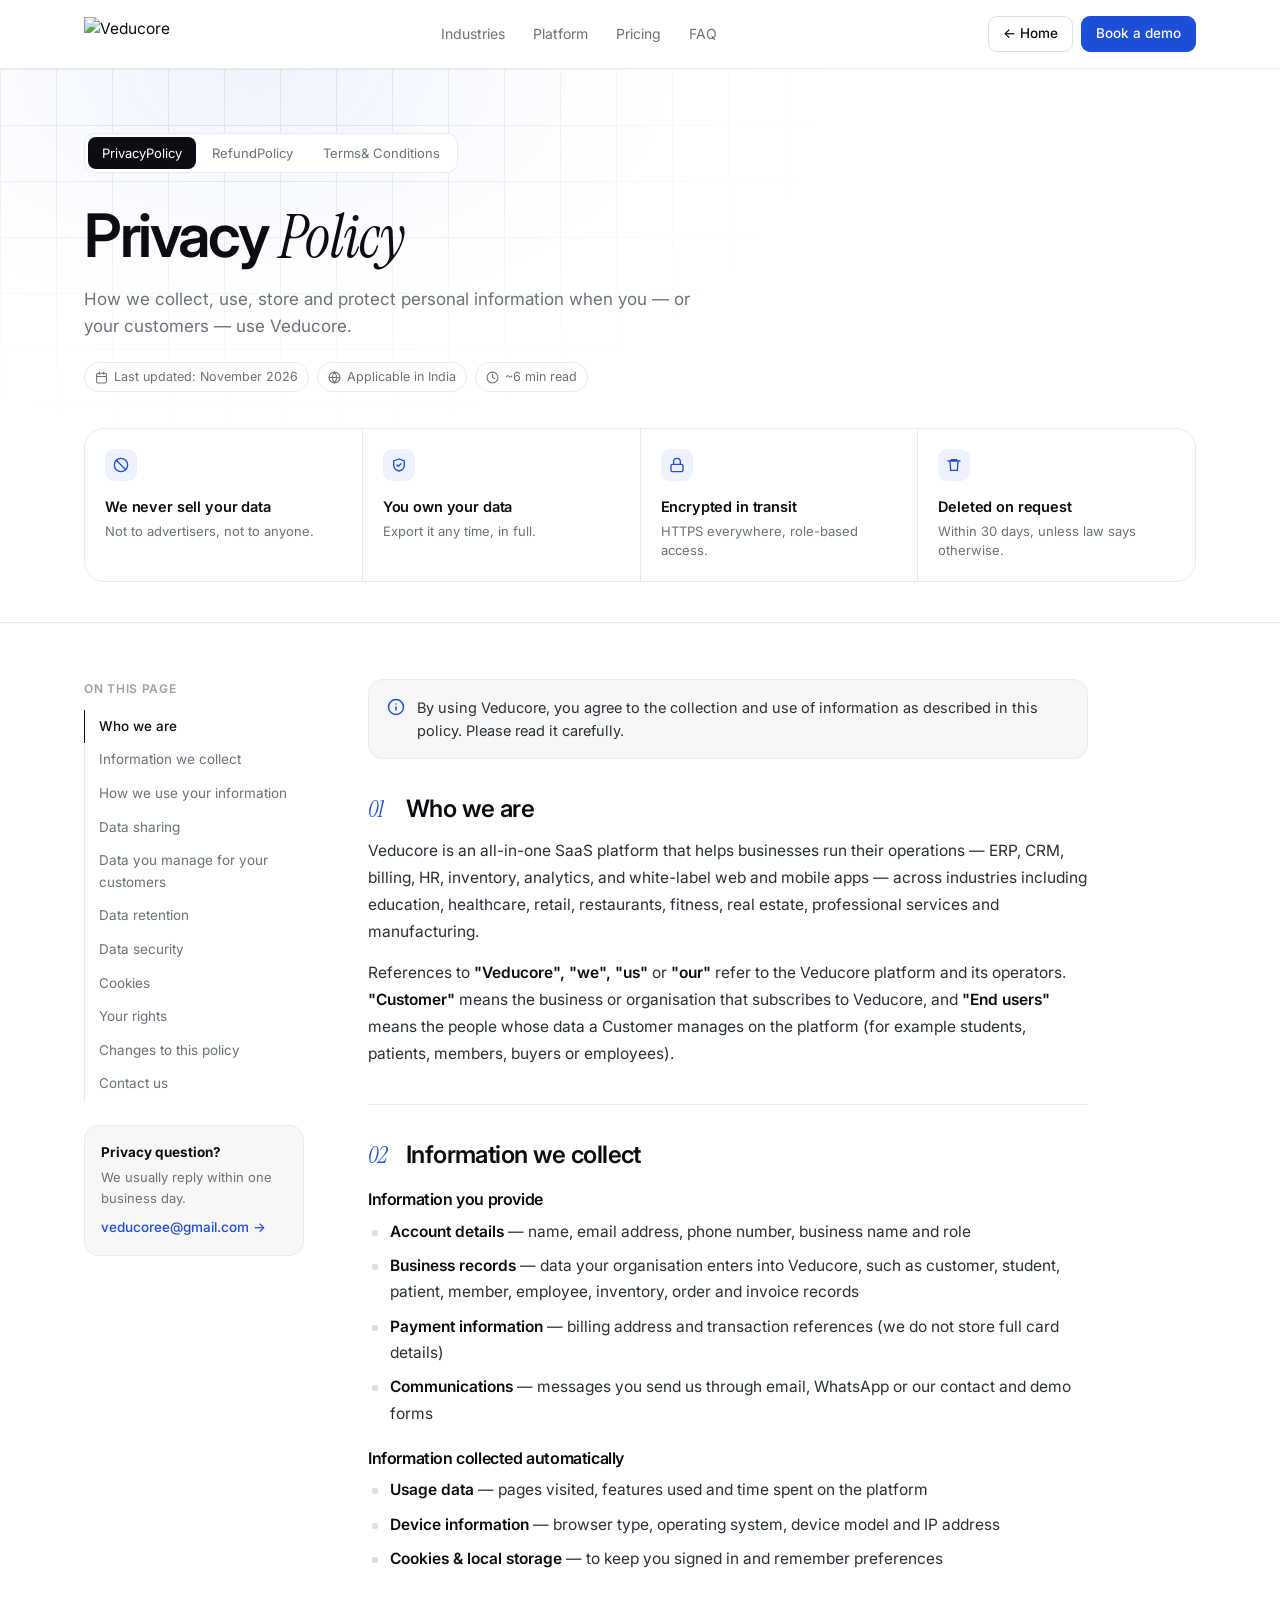
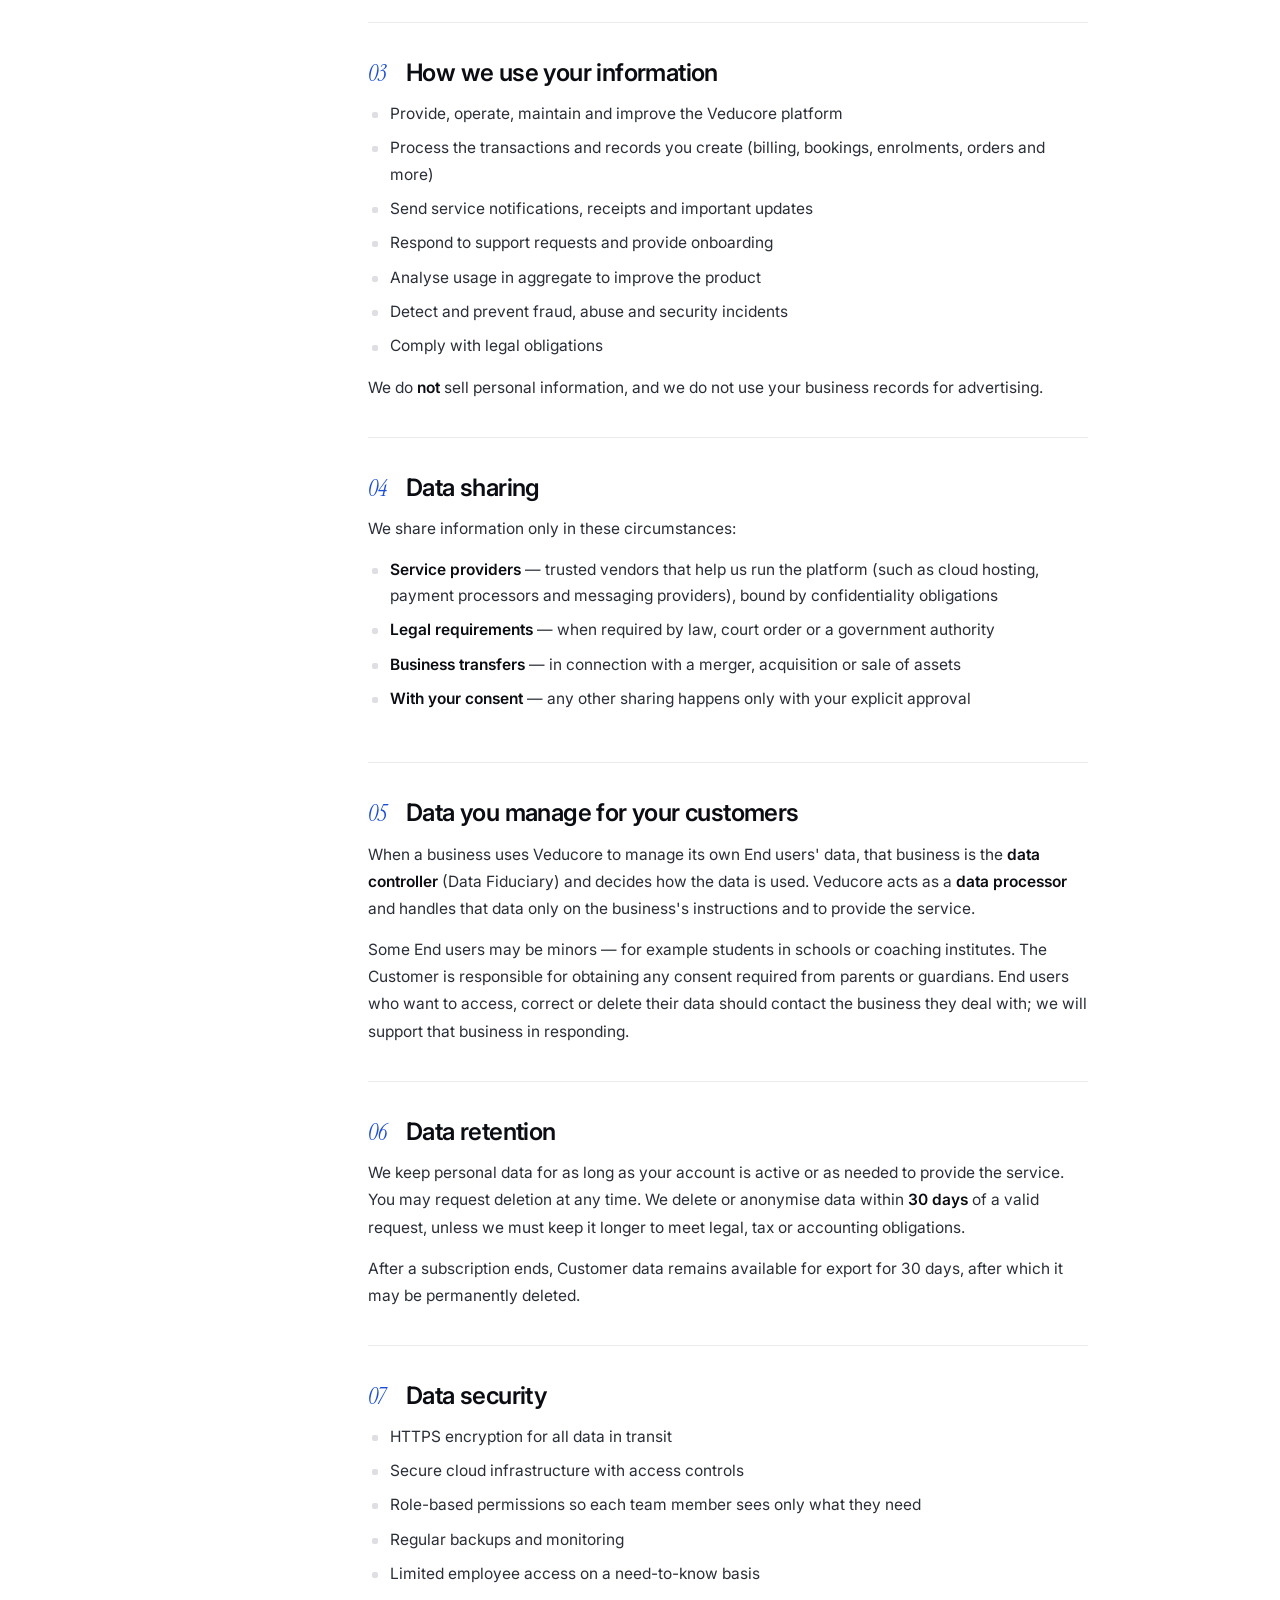
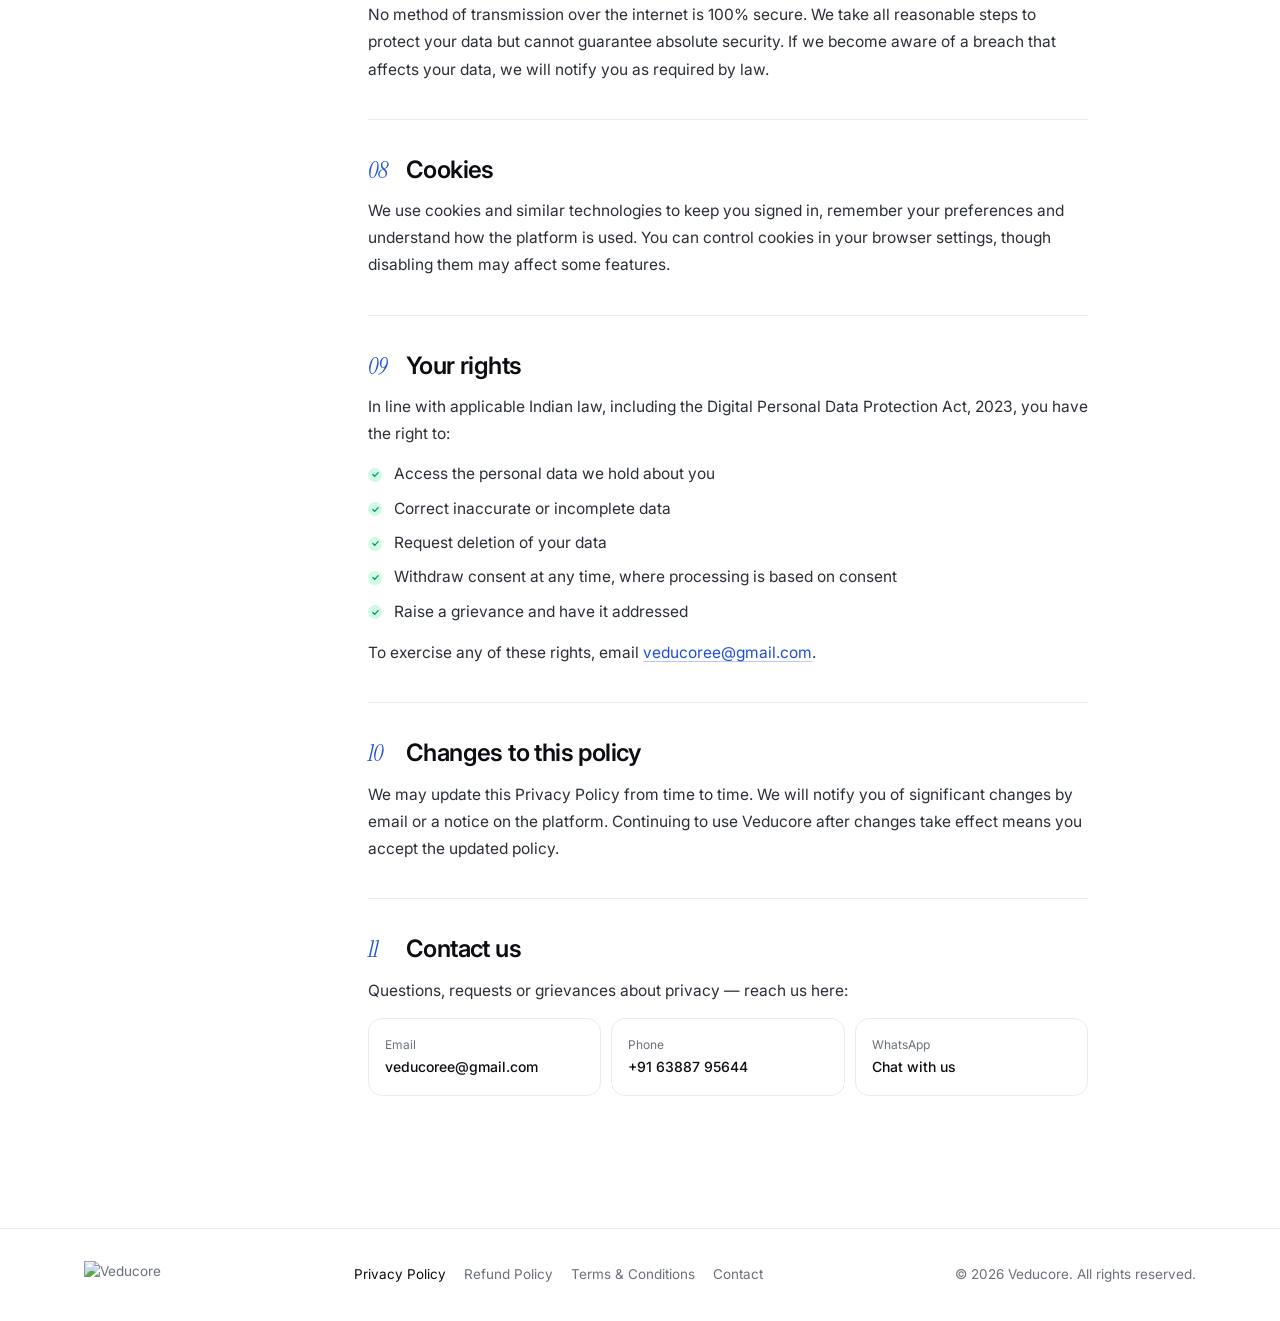
==== privacy-policy.html @ 89895927 "Redesign as multi-industry SaaS platform - Rebuild homepage: industry switcher with live dashboard p" ====
<!DOCTYPE html>
<html lang="en">
<head>
<meta charset="utf-8">
<meta name="viewport" content="width=device-width, initial-scale=1, viewport-fit=cover">
<title>Privacy Policy – Veducore</title>
<meta name="description" content="How Veducore collects, uses, stores and protects personal data for businesses and their customers across every industry.">
<meta name="robots" content="index, follow">
<link rel="canonical" href="https://www.veducore.in/privacy-policy.html">
<link rel="preconnect" href="https://fonts.googleapis.com">
<link rel="preconnect" href="https://fonts.gstatic.com" crossorigin>
<link href="https://fonts.googleapis.com/css2?family=Inter:wght@400;500;600;700&family=Instrument+Serif:ital@0;1&display=swap" rel="stylesheet">
<link rel="stylesheet" href="legal.css">
</head>
<body>
<div class="progress" aria-hidden="true"></div>

<header>
  <div class="wrap nav">
    <a href="Site.html" class="logo" aria-label="Veducore home"><img src="image.png" alt="Veducore"></a>
    <ul class="nav-links">
      <li><a href="Site.html#industries">Industries</a></li>
      <li><a href="Site.html#platform">Platform</a></li>
      <li><a href="Site.html#pricing">Pricing</a></li>
      <li><a href="Site.html#faq">FAQ</a></li>
    </ul>
    <div style="display:flex;gap:8px">
      <a href="Site.html" class="btn ghost">← Home</a>
      <a href="Site.html#contact" class="btn">Book a demo</a>
    </div>
  </div>
</header>

<main>
  <div class="hero">
    <div class="wrap">
      <nav class="tabs" aria-label="Legal documents">
        <a href="privacy-policy.html" class="on" aria-current="page">Privacy<span class="lg"> Policy</span></a>
        <a href="refund-policy.html">Refund<span class="lg"> Policy</span></a>
        <a href="terms.html">Terms<span class="lg"> &amp; Conditions</span></a>
      </nav>
      <h1>Privacy <em class="s">Policy</em></h1>
      <p class="lead">How we collect, use, store and protect personal information when you — or your customers — use Veducore.</p>
      <div class="meta">
        <span><svg viewBox="0 0 24 24" fill="none" stroke="currentColor" stroke-width="2" stroke-linecap="round"><rect x="3" y="4" width="18" height="18" rx="2"/><path d="M16 2v4M8 2v4M3 10h18"/></svg>Last updated: November 2026</span>
        <span><svg viewBox="0 0 24 24" fill="none" stroke="currentColor" stroke-width="2" stroke-linecap="round"><circle cx="12" cy="12" r="10"/><path d="M2 12h20M12 2a15 15 0 0 1 0 20M12 2a15 15 0 0 0 0 20"/></svg>Applicable in India</span>
        <span><svg viewBox="0 0 24 24" fill="none" stroke="currentColor" stroke-width="2" stroke-linecap="round"><circle cx="12" cy="12" r="10"/><path d="M12 6v6l4 2"/></svg>~6 min read</span>
      </div>

      <div class="glance">
        <div><i><svg viewBox="0 0 24 24" fill="none" stroke="currentColor" stroke-width="2" stroke-linecap="round"><circle cx="12" cy="12" r="10"/><path d="M4.9 4.9l14.2 14.2"/></svg></i><b>We never sell your data</b><span>Not to advertisers, not to anyone.</span></div>
        <div><i><svg viewBox="0 0 24 24" fill="none" stroke="currentColor" stroke-width="2" stroke-linecap="round"><path d="M12 3 4 6v6c0 5 3.5 8 8 9 4.5-1 8-4 8-9V6z"/><path d="m9 12 2 2 4-4"/></svg></i><b>You own your data</b><span>Export it any time, in full.</span></div>
        <div><i><svg viewBox="0 0 24 24" fill="none" stroke="currentColor" stroke-width="2" stroke-linecap="round"><rect x="3" y="11" width="18" height="11" rx="2"/><path d="M7 11V7a5 5 0 0 1 10 0v4"/></svg></i><b>Encrypted in transit</b><span>HTTPS everywhere, role-based access.</span></div>
        <div><i><svg viewBox="0 0 24 24" fill="none" stroke="currentColor" stroke-width="2" stroke-linecap="round"><path d="M3 6h18M8 6V4h8v2M6 6l1 14h10l1-14"/></svg></i><b>Deleted on request</b><span>Within 30 days, unless law says otherwise.</span></div>
      </div>
    </div>
  </div>

  <div class="wrap layout">
    <details class="toc" open>
      <summary>On this page</summary>
      <ol id="tocList"></ol>
      <div class="help"><b>Privacy question?</b>We usually reply within one business day.<a href="mailto:veducoree@gmail.com">veducoree@gmail.com →</a></div>
    </details>

    <article class="doc">
      <div class="note">
        <svg viewBox="0 0 24 24" fill="none" stroke="currentColor" stroke-width="2" stroke-linecap="round"><circle cx="12" cy="12" r="10"/><path d="M12 16v-4M12 8h.01"/></svg>
        <div>By using Veducore, you agree to the collection and use of information as described in this policy. Please read it carefully.</div>
      </div>

      <section id="who-we-are">
        <h2>Who we are</h2>
        <p>Veducore is an all-in-one SaaS platform that helps businesses run their operations — ERP, CRM, billing, HR, inventory, analytics, and white-label web and mobile apps — across industries including education, healthcare, retail, restaurants, fitness, real estate, professional services and manufacturing.</p>
        <p>References to <strong>"Veducore", "we", "us"</strong> or <strong>"our"</strong> refer to the Veducore platform and its operators. <strong>"Customer"</strong> means the business or organisation that subscribes to Veducore, and <strong>"End users"</strong> means the people whose data a Customer manages on the platform (for example students, patients, members, buyers or employees).</p>
      </section>

      <section id="information-we-collect">
        <h2>Information we collect</h2>
        <h3>Information you provide</h3>
        <ul>
          <li><strong>Account details</strong> — name, email address, phone number, business name and role</li>
          <li><strong>Business records</strong> — data your organisation enters into Veducore, such as customer, student, patient, member, employee, inventory, order and invoice records</li>
          <li><strong>Payment information</strong> — billing address and transaction references (we do not store full card details)</li>
          <li><strong>Communications</strong> — messages you send us through email, WhatsApp or our contact and demo forms</li>
        </ul>
        <h3>Information collected automatically</h3>
        <ul>
          <li><strong>Usage data</strong> — pages visited, features used and time spent on the platform</li>
          <li><strong>Device information</strong> — browser type, operating system, device model and IP address</li>
          <li><strong>Cookies &amp; local storage</strong> — to keep you signed in and remember preferences</li>
        </ul>
      </section>

      <section id="how-we-use-it">
        <h2>How we use your information</h2>
        <ul>
          <li>Provide, operate, maintain and improve the Veducore platform</li>
          <li>Process the transactions and records you create (billing, bookings, enrolments, orders and more)</li>
          <li>Send service notifications, receipts and important updates</li>
          <li>Respond to support requests and provide onboarding</li>
          <li>Analyse usage in aggregate to improve the product</li>
          <li>Detect and prevent fraud, abuse and security incidents</li>
          <li>Comply with legal obligations</li>
        </ul>
        <p>We do <strong>not</strong> sell personal information, and we do not use your business records for advertising.</p>
      </section>

      <section id="data-sharing">
        <h2>Data sharing</h2>
        <p>We share information only in these circumstances:</p>
        <ul>
          <li><strong>Service providers</strong> — trusted vendors that help us run the platform (such as cloud hosting, payment processors and messaging providers), bound by confidentiality obligations</li>
          <li><strong>Legal requirements</strong> — when required by law, court order or a government authority</li>
          <li><strong>Business transfers</strong> — in connection with a merger, acquisition or sale of assets</li>
          <li><strong>With your consent</strong> — any other sharing happens only with your explicit approval</li>
        </ul>
      </section>

      <section id="customer-data">
        <h2>Data you manage for your customers</h2>
        <p>When a business uses Veducore to manage its own End users' data, that business is the <strong>data controller</strong> (Data Fiduciary) and decides how the data is used. Veducore acts as a <strong>data processor</strong> and handles that data only on the business's instructions and to provide the service.</p>
        <p>Some End users may be minors — for example students in schools or coaching institutes. The Customer is responsible for obtaining any consent required from parents or guardians. End users who want to access, correct or delete their data should contact the business they deal with; we will support that business in responding.</p>
      </section>

      <section id="retention">
        <h2>Data retention</h2>
        <p>We keep personal data for as long as your account is active or as needed to provide the service. You may request deletion at any time. We delete or anonymise data within <strong>30 days</strong> of a valid request, unless we must keep it longer to meet legal, tax or accounting obligations.</p>
        <p>After a subscription ends, Customer data remains available for export for 30 days, after which it may be permanently deleted.</p>
      </section>

      <section id="security">
        <h2>Data security</h2>
        <ul>
          <li>HTTPS encryption for all data in transit</li>
          <li>Secure cloud infrastructure with access controls</li>
          <li>Role-based permissions so each team member sees only what they need</li>
          <li>Regular backups and monitoring</li>
          <li>Limited employee access on a need-to-know basis</li>
        </ul>
        <p>No method of transmission over the internet is 100% secure. We take all reasonable steps to protect your data but cannot guarantee absolute security. If we become aware of a breach that affects your data, we will notify you as required by law.</p>
      </section>

      <section id="cookies">
        <h2>Cookies</h2>
        <p>We use cookies and similar technologies to keep you signed in, remember your preferences and understand how the platform is used. You can control cookies in your browser settings, though disabling them may affect some features.</p>
      </section>

      <section id="your-rights">
        <h2>Your rights</h2>
        <p>In line with applicable Indian law, including the Digital Personal Data Protection Act, 2023, you have the right to:</p>
        <ul class="yes">
          <li>Access the personal data we hold about you</li>
          <li>Correct inaccurate or incomplete data</li>
          <li>Request deletion of your data</li>
          <li>Withdraw consent at any time, where processing is based on consent</li>
          <li>Raise a grievance and have it addressed</li>
        </ul>
        <p>To exercise any of these rights, email <a href="mailto:veducoree@gmail.com">veducoree@gmail.com</a>.</p>
      </section>

      <section id="changes">
        <h2>Changes to this policy</h2>
        <p>We may update this Privacy Policy from time to time. We will notify you of significant changes by email or a notice on the platform. Continuing to use Veducore after changes take effect means you accept the updated policy.</p>
      </section>

      <section id="contact">
        <h2>Contact us</h2>
        <p>Questions, requests or grievances about privacy — reach us here:</p>
        <div class="contact">
          <a href="mailto:veducoree@gmail.com"><small>Email</small><b>veducoree@gmail.com</b></a>
          <a href="tel:+916388795644"><small>Phone</small><b>+91 63887 95644</b></a>
          <a href="https://wa.me/916388795644"><small>WhatsApp</small><b>Chat with us</b></a>
        </div>
      </section>
    </article>
  </div>
</main>

<footer>
  <div class="wrap fin">
    <a href="Site.html" class="logo"><img src="image.png" alt="Veducore" style="height:28px"></a>
    <nav aria-label="Legal">
      <a href="privacy-policy.html" class="on">Privacy Policy</a>
      <a href="refund-policy.html">Refund Policy</a>
      <a href="terms.html">Terms &amp; Conditions</a>
      <a href="Site.html#contact">Contact</a>
    </nav>
    <span>© 2026 Veducore. All rights reserved.</span>
  </div>
</footer>

<button class="top" aria-label="Back to top"><svg width="16" height="16" viewBox="0 0 24 24" fill="none" stroke="currentColor" stroke-width="2" stroke-linecap="round"><path d="M12 19V5M5 12l7-7 7 7"/></svg></button>
<script src="legal.js"></script>
</body>
</html>
---- legal.css ----
/* Shared styles for Veducore legal pages (privacy, refund, terms) */
:root{
  --f:'Inter',system-ui,-apple-system,sans-serif;
  --serif:'Instrument Serif',Georgia,serif;
  --bg:#ffffff;--bg2:#f7f7f8;--bg3:#f1f1f3;
  --ink:#0b0d12;--ink2:#2a2e37;--mute:#6b707a;--faint:#9ba0a8;
  --line:#ebebee;--line2:#dedee3;
  --brand:#1d4ed8;--soft:#eef2ff;--ok:#059669;--warn:#b45309;
  --r:14px;--r-lg:20px;
  color-scheme:light;
}
*,*::before,*::after{box-sizing:border-box;margin:0;padding:0}
html{scroll-behavior:smooth;scroll-padding-top:96px;-webkit-text-size-adjust:100%}
body{background:var(--bg);color:var(--ink);font:15.5px/1.6 var(--f);overflow-x:hidden;-webkit-font-smoothing:antialiased}
img{max-width:100%;display:block}
a{color:inherit;text-decoration:none}
button{font:inherit;color:inherit;cursor:pointer;background:none;border:0}
h1,h2,h3{font-weight:600;letter-spacing:-.025em;line-height:1.15}
em.s{font-family:var(--serif);font-style:italic;font-weight:400;letter-spacing:-.01em}
.wrap{max-width:1160px;margin:0 auto;padding:0 24px}

/* progress */
.progress{position:fixed;top:0;left:0;height:2px;width:0;background:var(--brand);z-index:200;transition:width .1s linear}

/* header */
header{position:sticky;top:0;z-index:100;background:rgba(255,255,255,.85);backdrop-filter:saturate(180%) blur(14px);-webkit-backdrop-filter:saturate(180%) blur(14px);border-bottom:1px solid var(--line)}
.nav{display:flex;align-items:center;justify-content:space-between;height:68px;gap:20px}
.logo img{height:34px;width:auto}
.nav-links{display:flex;gap:4px;list-style:none}
.nav-links a{display:block;padding:7px 12px;border-radius:8px;font-size:14px;color:var(--mute);transition:color .2s,background .2s}
.nav-links a:hover{color:var(--ink);background:var(--bg2)}
.btn{display:inline-flex;align-items:center;justify-content:center;gap:8px;height:36px;padding:0 14px;border-radius:9px;font-weight:500;font-size:13.5px;background:var(--brand);color:#fff;border:1px solid var(--brand);transition:transform .2s,box-shadow .2s;white-space:nowrap}
.btn:hover{transform:translateY(-1px);box-shadow:0 10px 24px -10px rgba(29,78,216,.6)}
.btn.ghost{background:var(--bg);color:var(--ink);border-color:var(--line2)}
.btn.ghost:hover{border-color:var(--ink);box-shadow:none}
@media(max-width:760px){.nav-links{display:none}}
@media(max-width:400px){.nav .btn.ghost{display:none}}

/* hero */
.hero{padding:64px 0 40px;position:relative;border-bottom:1px solid var(--line)}
.hero::before{content:"";position:absolute;inset:0;z-index:-1;
  background:radial-gradient(50% 70% at 20% 0%,rgba(37,99,235,.07),transparent 70%),
  linear-gradient(var(--line) 1px,transparent 1px) 0 0/56px 56px,
  linear-gradient(90deg,var(--line) 1px,transparent 1px) 0 0/56px 56px;
  -webkit-mask-image:radial-gradient(60% 90% at 20% 0%,#000 20%,transparent 75%);mask-image:radial-gradient(60% 90% at 20% 0%,#000 20%,transparent 75%)}
.tabs{display:inline-flex;gap:2px;padding:3px;border:1px solid var(--line);border-radius:11px;background:var(--bg);margin-bottom:28px;max-width:100%;overflow-x:auto}
.tabs a{height:32px;padding:0 14px;display:inline-flex;align-items:center;border-radius:8px;font-size:13px;color:var(--mute);white-space:nowrap;transition:color .2s,background .2s}
.tabs a:hover{color:var(--ink)}
.tabs a.on{background:var(--ink);color:#fff}
.hero h1{font-size:clamp(36px,5.6vw,60px);letter-spacing:-.04em}
.hero p.lead{color:var(--mute);font-size:17px;max-width:620px;margin-top:14px}
.meta{display:flex;gap:8px;flex-wrap:wrap;margin-top:22px}
.meta span{display:inline-flex;align-items:center;gap:6px;font-size:12.5px;color:var(--mute);padding:4px 10px;border:1px solid var(--line);border-radius:99px;background:var(--bg)}
.meta svg{width:13px;height:13px}

/* at a glance */
.glance{display:grid;grid-template-columns:repeat(4,1fr);gap:1px;background:var(--line);border:1px solid var(--line);border-radius:var(--r-lg);overflow:hidden;margin-top:36px}
.glance div{background:var(--bg);padding:20px}
.glance i{width:32px;height:32px;border-radius:9px;background:var(--soft);color:var(--brand);display:grid;place-items:center;font-style:normal;margin-bottom:14px}
.glance i svg{width:16px;height:16px}
.glance b{display:block;font-size:14.5px;font-weight:600;letter-spacing:-.01em}
.glance span{display:block;font-size:13px;color:var(--mute);margin-top:3px;line-height:1.5}
@media(max-width:860px){.glance{grid-template-columns:1fr 1fr}}
@media(max-width:440px){.glance div{padding:14px}.glance i{width:28px;height:28px;margin-bottom:10px}.glance b{font-size:13.5px}.glance span{font-size:12px}}

/* layout */
.layout{display:grid;grid-template-columns:220px minmax(0,1fr);gap:64px;padding:56px 0 96px}
.toc{position:sticky;top:96px;align-self:start;max-height:calc(100vh - 120px);overflow:auto}
.toc summary{list-style:none;font-size:12px;font-weight:600;letter-spacing:.06em;text-transform:uppercase;color:var(--faint);margin-bottom:12px;cursor:default}
.toc summary::-webkit-details-marker{display:none}
.toc ol{list-style:none;border-left:1px solid var(--line)}
.toc a{display:block;padding:6px 0 6px 14px;margin-left:-1px;border-left:1px solid transparent;font-size:13.5px;color:var(--mute);transition:color .2s,border-color .2s}
.toc a:hover{color:var(--ink)}
.toc a.on{color:var(--ink);border-left-color:var(--ink);font-weight:500}
.toc .help{margin-top:24px;padding:16px;border:1px solid var(--line);border-radius:var(--r);background:var(--bg2);font-size:13px;color:var(--mute)}
.toc .help b{display:block;color:var(--ink);font-size:13.5px;margin-bottom:4px}
.toc .help a{padding:0;border:0;margin:8px 0 0;color:var(--brand);font-weight:500}
@media(max-width:960px){
  .layout{grid-template-columns:1fr;gap:28px;padding-top:28px}
  .toc{position:static;max-height:none;border:1px solid var(--line);border-radius:var(--r);padding:14px 16px}
  .toc summary{margin:0;cursor:pointer;display:flex;justify-content:space-between;align-items:center;color:var(--ink);text-transform:none;letter-spacing:0;font-size:14px;font-weight:500}
  .toc summary::after{content:"";width:8px;height:8px;border-right:1.5px solid var(--mute);border-bottom:1.5px solid var(--mute);transform:rotate(45deg);transition:transform .2s;margin-right:4px}
  .toc[open] summary::after{transform:rotate(-135deg)}
  .toc[open] ol{margin-top:12px}
  .toc .help{display:none}
}

/* content */
.doc{max-width:720px}
.doc section{padding-bottom:36px;margin-bottom:36px;border-bottom:1px solid var(--line)}
.doc section:last-child{border:0;margin:0}
.doc h2{font-size:clamp(20px,2.6vw,24px);margin-bottom:14px;display:flex;align-items:baseline;gap:12px;position:relative}
.doc h2 .n{font-family:var(--serif);font-style:italic;font-weight:400;color:var(--brand);font-size:.95em;min-width:26px}
.doc h2 .anchor{opacity:0;color:var(--faint);font-size:15px;transition:opacity .2s;padding:0 4px}
.doc h2:hover .anchor{opacity:1}
.doc h2 .anchor:hover{color:var(--brand)}
.doc h3{font-size:16px;margin:22px 0 10px}
.doc p{color:var(--ink2);margin-bottom:14px;line-height:1.75}
.doc p:last-child{margin-bottom:0}
.doc ul{list-style:none;margin:0 0 14px;display:grid;gap:8px}
.doc ul li{position:relative;padding-left:22px;color:var(--ink2);line-height:1.7}
.doc ul li::before{content:"";position:absolute;left:4px;top:.72em;width:6px;height:6px;border-radius:2px;background:var(--line2)}
.doc ul.yes li::before,.doc ul.no li::before{width:14px;height:14px;left:0;top:.42em;border-radius:50%;background-position:center;background-size:9px;background-repeat:no-repeat}
.doc ul.yes li::before{background-color:#d1fae5;background-image:url("data:image/svg+xml,%3Csvg xmlns='http://www.w3.org/2000/svg' viewBox='0 0 24 24' fill='none' stroke='%23059669' stroke-width='3.5' stroke-linecap='round'%3E%3Cpath d='m5 12 5 5 9-10'/%3E%3C/svg%3E")}
.doc ul.no li::before{background-color:#fee2e2;background-image:url("data:image/svg+xml,%3Csvg xmlns='http://www.w3.org/2000/svg' viewBox='0 0 24 24' fill='none' stroke='%23dc2626' stroke-width='3.5' stroke-linecap='round'%3E%3Cpath d='M6 6l12 12M18 6 6 18'/%3E%3C/svg%3E")}
.doc ul.yes li,.doc ul.no li{padding-left:26px}
.doc a{color:var(--brand);text-decoration:underline;text-decoration-color:rgba(29,78,216,.3);text-underline-offset:3px;transition:text-decoration-color .2s}
.doc a:hover{text-decoration-color:var(--brand)}
.doc strong{color:var(--ink);font-weight:600}
.note{display:flex;gap:12px;padding:16px 18px;border:1px solid var(--line);border-radius:var(--r);background:var(--bg2);margin:0 0 36px;font-size:14.5px;color:var(--ink2)}
.note svg{width:18px;height:18px;flex-shrink:0;margin-top:2px;color:var(--brand)}
.note.warn{background:#fffbeb;border-color:#fde68a;margin:18px 0 0}
.note.warn svg{color:var(--warn)}
.cols{display:grid;grid-template-columns:1fr 1fr;gap:12px;margin:6px 0 4px}
.col{border:1px solid var(--line);border-radius:var(--r);padding:18px}
.col h3{margin:0 0 12px;font-size:14px;display:flex;align-items:center;gap:8px}
.col h3 i{font-style:normal;font-size:11px;font-weight:600;padding:2px 8px;border-radius:99px}
.col.ok h3 i{background:#d1fae5;color:var(--ok)}
.col.bad h3 i{background:#fee2e2;color:#dc2626}
.col ul{margin:0}
.col li{font-size:14px}
@media(max-width:640px){.cols{grid-template-columns:1fr}}

/* timeline */
.tl{list-style:none;counter-reset:t;margin:8px 0 0;display:grid;gap:0}
.tl li{position:relative;padding:0 0 22px 48px;counter-increment:t}
.tl li::before{content:counter(t);position:absolute;left:0;top:0;width:30px;height:30px;border-radius:50%;border:1px solid var(--line2);background:var(--bg);display:grid;place-items:center;font-size:12.5px;font-weight:600;z-index:1;transition:background .3s,color .3s,border-color .3s}
.tl li::after{content:"";position:absolute;left:15px;top:30px;bottom:0;width:1px;background:var(--line)}
.tl li:last-child{padding-bottom:0}
.tl li:last-child::after{display:none}
.tl li.in::before{background:var(--ink);color:#fff;border-color:var(--ink)}
.tl b{display:inline-block;font-size:15px;padding-top:4px}
.tl span{display:block;color:var(--mute);font-size:14px;margin-top:2px}
.tl em{font-style:normal;font-size:11.5px;color:var(--brand);background:var(--soft);padding:1px 8px;border-radius:99px;margin-left:6px;font-weight:500}

/* contact card */
.contact{display:grid;grid-template-columns:repeat(3,1fr);gap:10px;margin-top:6px}
.contact a,.contact div{display:flex;flex-direction:column;gap:2px;padding:16px;border:1px solid var(--line);border-radius:var(--r);text-decoration:none!important;color:var(--ink)!important;transition:border-color .2s,transform .2s}
.contact a:hover{border-color:var(--ink);transform:translateY(-2px)}
.contact small{font-size:12px;color:var(--mute)}
.contact b{font-size:14px;font-weight:500;word-break:break-word}
@media(max-width:640px){.contact{grid-template-columns:1fr}}

/* footer */
footer{border-top:1px solid var(--line);padding:32px 0;font-size:13.5px;color:var(--mute)}
.fin{display:flex;align-items:center;justify-content:space-between;gap:16px;flex-wrap:wrap}
.fin nav{display:flex;gap:18px;flex-wrap:wrap}
.fin nav a:hover,.fin nav a.on{color:var(--ink)}
@media(max-width:640px){.fin{flex-direction:column;text-align:center}.fin nav{justify-content:center}}

/* toast + top */
.toast{position:fixed;left:50%;bottom:24px;transform:translate(-50%,20px);background:var(--ink);color:#fff;font-size:13px;padding:9px 16px;border-radius:10px;opacity:0;pointer-events:none;transition:all .3s;z-index:300}
.toast.show{opacity:1;transform:translate(-50%,0)}
.top{position:fixed;right:20px;bottom:20px;width:42px;height:42px;border-radius:12px;border:1px solid var(--line2);background:var(--bg);display:grid;place-items:center;box-shadow:0 8px 24px -12px rgba(0,0,0,.25);opacity:0;transform:translateY(10px);pointer-events:none;transition:all .3s;z-index:90}
.top.show{opacity:1;transform:none;pointer-events:auto}
.top:hover{border-color:var(--ink)}

@supports(padding:max(0px)){.wrap{padding-left:max(24px,env(safe-area-inset-left));padding-right:max(24px,env(safe-area-inset-right))}}
@media(max-width:640px){.wrap{padding-left:max(16px,env(safe-area-inset-left));padding-right:max(16px,env(safe-area-inset-right))}.hero{padding:40px 0 28px}.tabs{display:flex;width:100%}.tabs a{flex:1 0 auto;justify-content:center}.doc h2 .anchor{opacity:1}.top{right:14px;bottom:max(14px,env(safe-area-inset-bottom))}}
@media(max-width:480px){.tabs .lg{display:none}}
@media(max-width:360px){.hero h1{font-size:32px}.nav{gap:10px}.logo img{height:28px}.btn{padding:0 10px}.glance{grid-template-columns:1fr}}
@media(min-width:1800px){.wrap{max-width:1280px}}
@media(hover:none){.btn:hover,.contact a:hover{transform:none}}
@media print{header,.toc,.top,.tabs,.progress,footer,.toast{display:none!important}.layout{display:block;padding:0}.hero::before{display:none}}
@media(prefers-reduced-motion:reduce){*{transition:none!important;scroll-behavior:auto!important}}
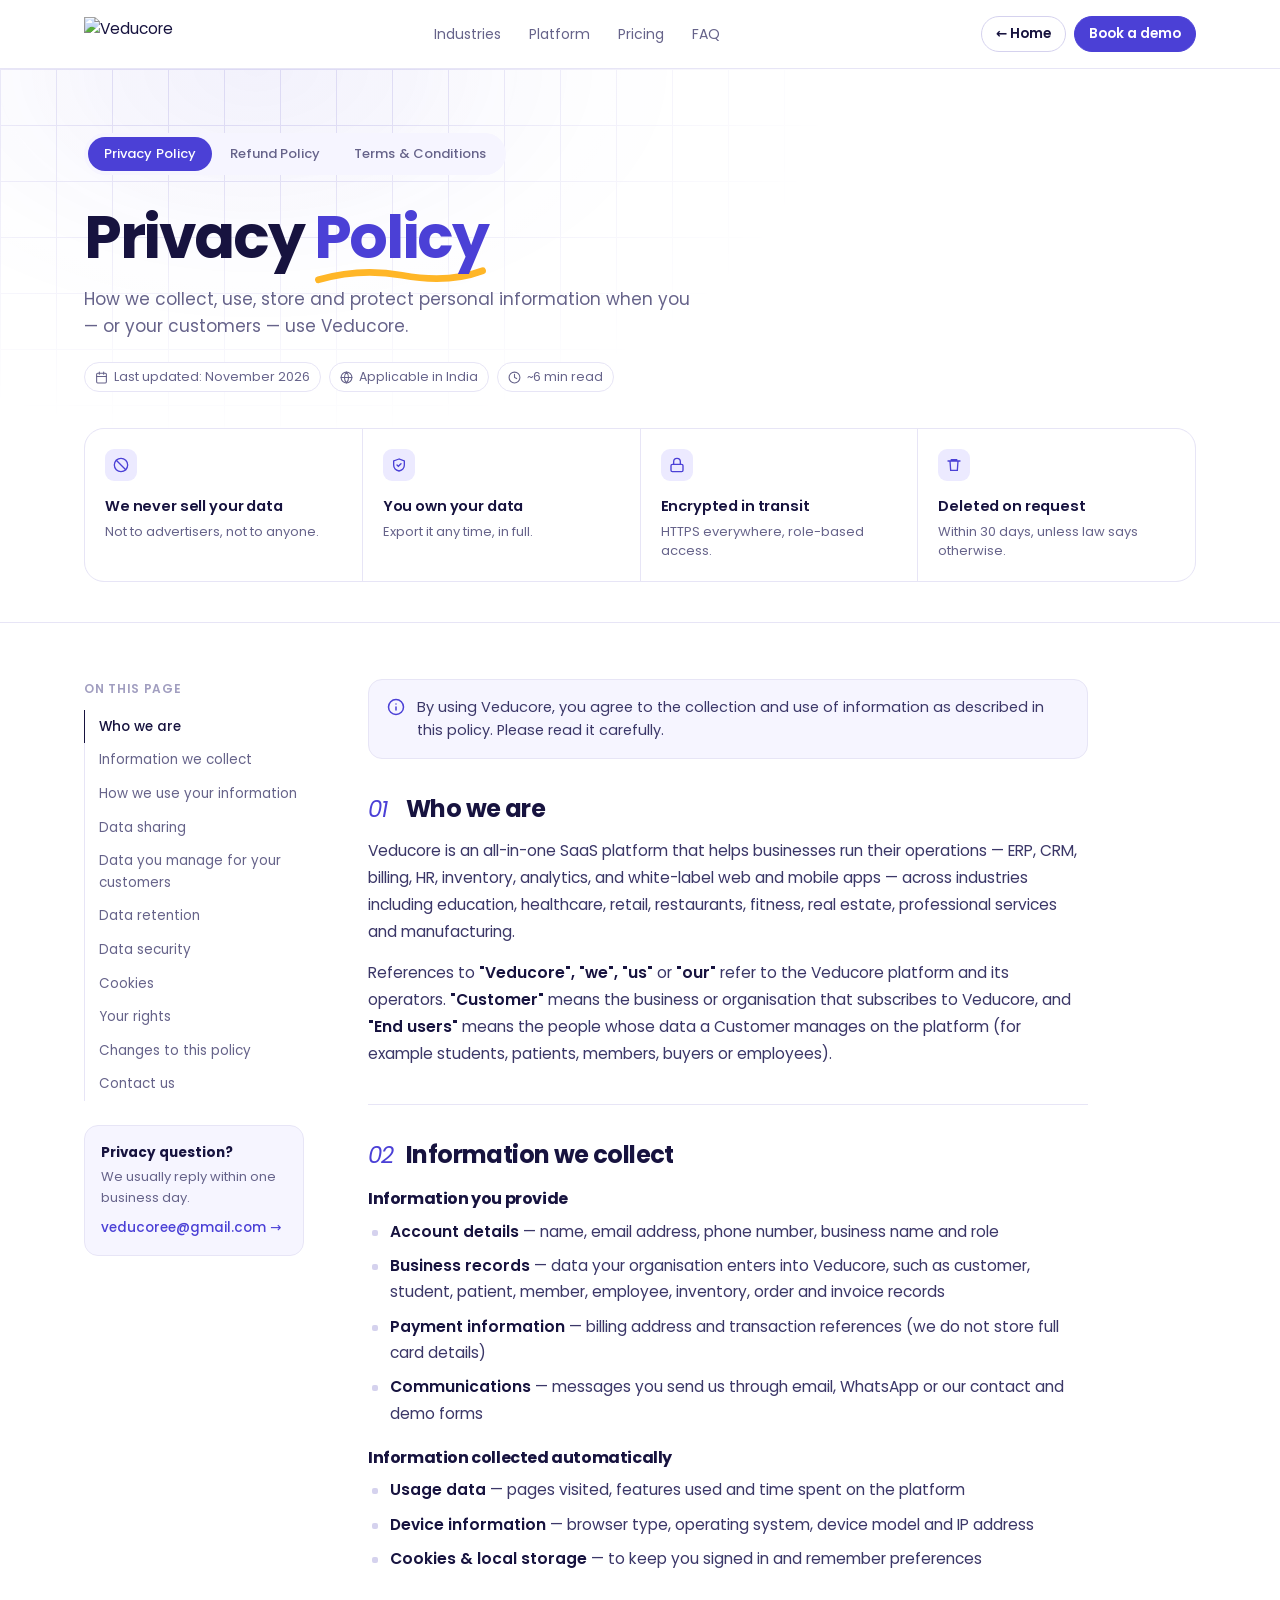
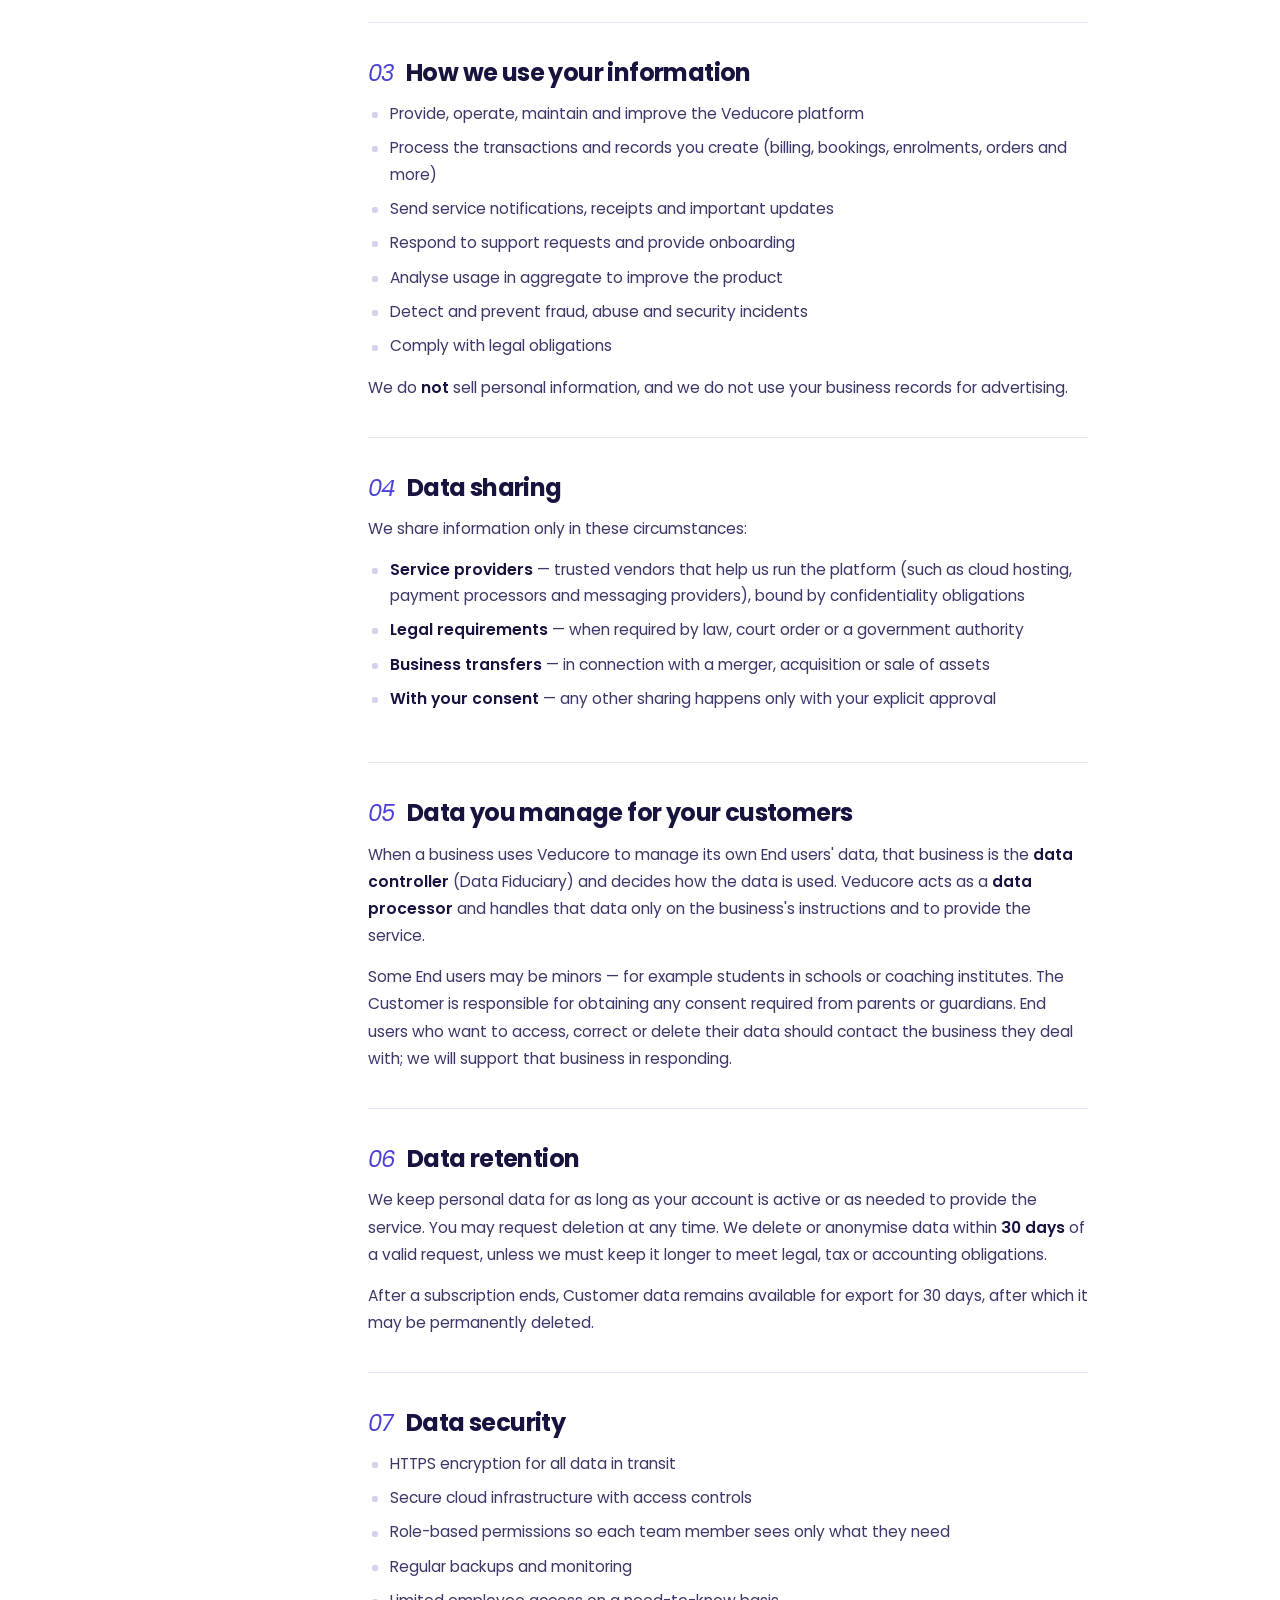
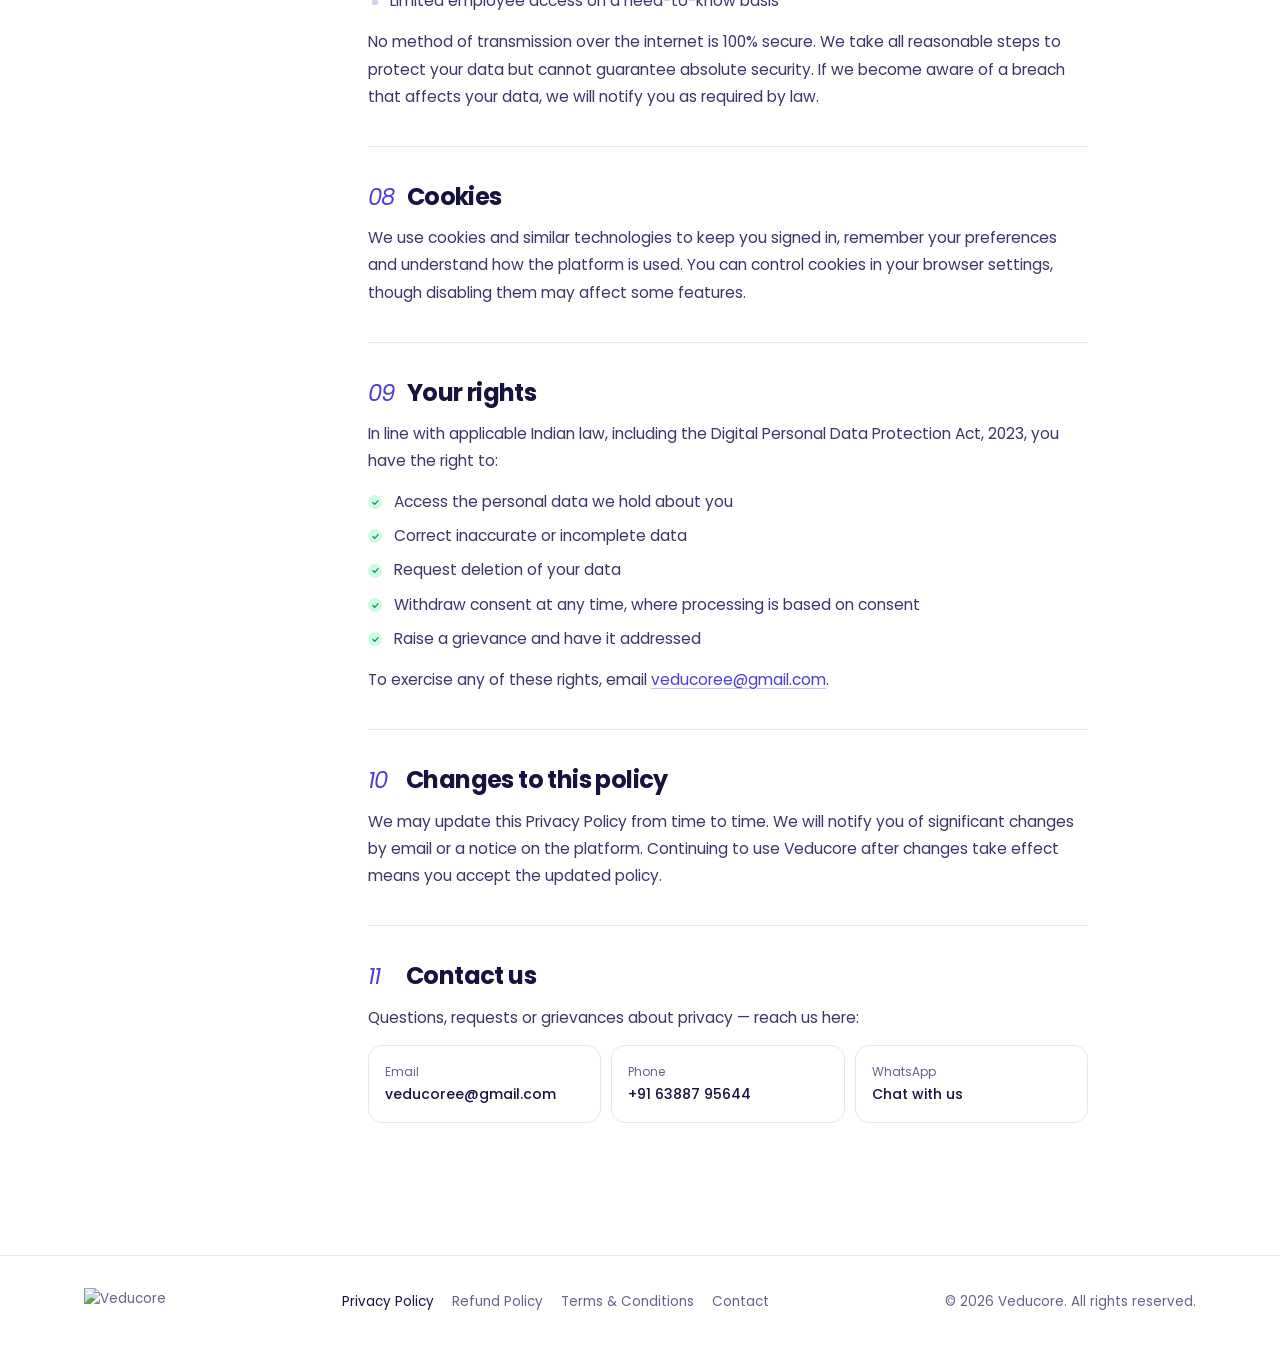
==== commit 0ec66f39: "Redesign UI: humanized illustrations, wave sections, colour-psychology palette - Poppins type, wave " ====
--- a/privacy-policy.html
+++ b/privacy-policy.html
@@ -9,7 +9,7 @@
 <link rel="canonical" href="https://www.veducore.in/privacy-policy.html">
 <link rel="preconnect" href="https://fonts.googleapis.com">
 <link rel="preconnect" href="https://fonts.gstatic.com" crossorigin>
-<link href="https://fonts.googleapis.com/css2?family=Inter:wght@400;500;600;700&family=Instrument+Serif:ital@0;1&display=swap" rel="stylesheet">
+<link href="https://fonts.googleapis.com/css2?family=Poppins:wght@400;500;600;700&display=swap" rel="stylesheet">
 <link rel="stylesheet" href="legal.css">
 </head>
 <body>
--- a/legal.css
+++ b/legal.css
@@ -1,11 +1,12 @@
 /* Shared styles for Veducore legal pages (privacy, refund, terms) */
 :root{
-  --f:'Inter',system-ui,-apple-system,sans-serif;
-  --serif:'Instrument Serif',Georgia,serif;
-  --bg:#ffffff;--bg2:#f7f7f8;--bg3:#f1f1f3;
-  --ink:#0b0d12;--ink2:#2a2e37;--mute:#6b707a;--faint:#9ba0a8;
-  --line:#ebebee;--line2:#dedee3;
-  --brand:#1d4ed8;--soft:#eef2ff;--ok:#059669;--warn:#b45309;
+  /* same colour-psychology palette as Site.html */
+  --f:'Poppins',system-ui,-apple-system,'Segoe UI',sans-serif;
+  --serif:'Poppins',system-ui,sans-serif;
+  --bg:#ffffff;--bg2:#F6F5FF;--bg3:#ECEAFF;
+  --ink:#17133F;--ink2:#3B3768;--mute:#66638A;--faint:#A19EC0;
+  --line:#E7E5F6;--line2:#D5D2EE;
+  --brand:#4B40D6;--soft:#ECEAFF;--ok:#08805A;--warn:#8F5B00;--sun:#FFB627;
   --r:14px;--r-lg:20px;
   color-scheme:light;
 }
@@ -15,8 +16,8 @@
 img{max-width:100%;display:block}
 a{color:inherit;text-decoration:none}
 button{font:inherit;color:inherit;cursor:pointer;background:none;border:0}
-h1,h2,h3{font-weight:600;letter-spacing:-.025em;line-height:1.15}
-em.s{font-family:var(--serif);font-style:italic;font-weight:400;letter-spacing:-.01em}
+h1,h2,h3{font-weight:700;letter-spacing:-.025em;line-height:1.15}
+em.s{font-style:normal;color:var(--brand);white-space:nowrap;padding-bottom:.1em;background:url("data:image/svg+xml,%3Csvg xmlns='http://www.w3.org/2000/svg' viewBox='0 0 120 12' preserveAspectRatio='none'%3E%3Cpath d='M3 8.5c18-5 38-6.5 58-3s38 3.5 56-3' fill='none' stroke='%23FFB627' stroke-width='4.5' stroke-linecap='round'/%3E%3C/svg%3E") 0 100%/100% .3em no-repeat}
 .wrap{max-width:1160px;margin:0 auto;padding:0 24px}
 
 /* progress */
@@ -29,8 +30,8 @@
 .nav-links{display:flex;gap:4px;list-style:none}
 .nav-links a{display:block;padding:7px 12px;border-radius:8px;font-size:14px;color:var(--mute);transition:color .2s,background .2s}
 .nav-links a:hover{color:var(--ink);background:var(--bg2)}
-.btn{display:inline-flex;align-items:center;justify-content:center;gap:8px;height:36px;padding:0 14px;border-radius:9px;font-weight:500;font-size:13.5px;background:var(--brand);color:#fff;border:1px solid var(--brand);transition:transform .2s,box-shadow .2s;white-space:nowrap}
-.btn:hover{transform:translateY(-1px);box-shadow:0 10px 24px -10px rgba(29,78,216,.6)}
+.btn{display:inline-flex;align-items:center;justify-content:center;gap:8px;height:36px;padding:0 14px;border-radius:99px;font-weight:600;font-size:13.5px;background:var(--brand);color:#fff;border:1px solid var(--brand);transition:transform .2s,box-shadow .2s;white-space:nowrap}
+.btn:hover{transform:translateY(-1px);box-shadow:0 10px 24px -10px rgba(75,64,214,.6)}
 .btn.ghost{background:var(--bg);color:var(--ink);border-color:var(--line2)}
 .btn.ghost:hover{border-color:var(--ink);box-shadow:none}
 @media(max-width:760px){.nav-links{display:none}}
@@ -39,14 +40,15 @@
 /* hero */
 .hero{padding:64px 0 40px;position:relative;border-bottom:1px solid var(--line)}
 .hero::before{content:"";position:absolute;inset:0;z-index:-1;
-  background:radial-gradient(50% 70% at 20% 0%,rgba(37,99,235,.07),transparent 70%),
+  background:radial-gradient(50% 70% at 20% 0%,rgba(75,64,214,.07),transparent 70%),
   linear-gradient(var(--line) 1px,transparent 1px) 0 0/56px 56px,
   linear-gradient(90deg,var(--line) 1px,transparent 1px) 0 0/56px 56px;
   -webkit-mask-image:radial-gradient(60% 90% at 20% 0%,#000 20%,transparent 75%);mask-image:radial-gradient(60% 90% at 20% 0%,#000 20%,transparent 75%)}
-.tabs{display:inline-flex;gap:2px;padding:3px;border:1px solid var(--line);border-radius:11px;background:var(--bg);margin-bottom:28px;max-width:100%;overflow-x:auto}
-.tabs a{height:32px;padding:0 14px;display:inline-flex;align-items:center;border-radius:8px;font-size:13px;color:var(--mute);white-space:nowrap;transition:color .2s,background .2s}
+.tabs{display:inline-flex;gap:2px;padding:4px;border:0;border-radius:99px;background:var(--bg2);margin-bottom:28px;max-width:100%;overflow-x:auto}
+.tabs a{height:34px;padding:0 16px;display:inline-flex;align-items:center;border-radius:99px;font-weight:500;font-size:13px;color:var(--mute);white-space:nowrap;transition:color .2s,background .2s}
 .tabs a:hover{color:var(--ink)}
-.tabs a.on{background:var(--ink);color:#fff}
+.tabs a.on{background:var(--brand);color:#fff}
+.tabs .lg{margin-left:.28em}
 .hero h1{font-size:clamp(36px,5.6vw,60px);letter-spacing:-.04em}
 .hero p.lead{color:var(--mute);font-size:17px;max-width:620px;margin-top:14px}
 .meta{display:flex;gap:8px;flex-wrap:wrap;margin-top:22px}
@@ -104,7 +106,7 @@
 .doc ul.yes li::before{background-color:#d1fae5;background-image:url("data:image/svg+xml,%3Csvg xmlns='http://www.w3.org/2000/svg' viewBox='0 0 24 24' fill='none' stroke='%23059669' stroke-width='3.5' stroke-linecap='round'%3E%3Cpath d='m5 12 5 5 9-10'/%3E%3C/svg%3E")}
 .doc ul.no li::before{background-color:#fee2e2;background-image:url("data:image/svg+xml,%3Csvg xmlns='http://www.w3.org/2000/svg' viewBox='0 0 24 24' fill='none' stroke='%23dc2626' stroke-width='3.5' stroke-linecap='round'%3E%3Cpath d='M6 6l12 12M18 6 6 18'/%3E%3C/svg%3E")}
 .doc ul.yes li,.doc ul.no li{padding-left:26px}
-.doc a{color:var(--brand);text-decoration:underline;text-decoration-color:rgba(29,78,216,.3);text-underline-offset:3px;transition:text-decoration-color .2s}
+.doc a{color:var(--brand);text-decoration:underline;text-decoration-color:rgba(75,64,214,.3);text-underline-offset:3px;transition:text-decoration-color .2s}
 .doc a:hover{text-decoration-color:var(--brand)}
 .doc strong{color:var(--ink);font-weight:600}
 .note{display:flex;gap:12px;padding:16px 18px;border:1px solid var(--line);border-radius:var(--r);background:var(--bg2);margin:0 0 36px;font-size:14.5px;color:var(--ink2)}
